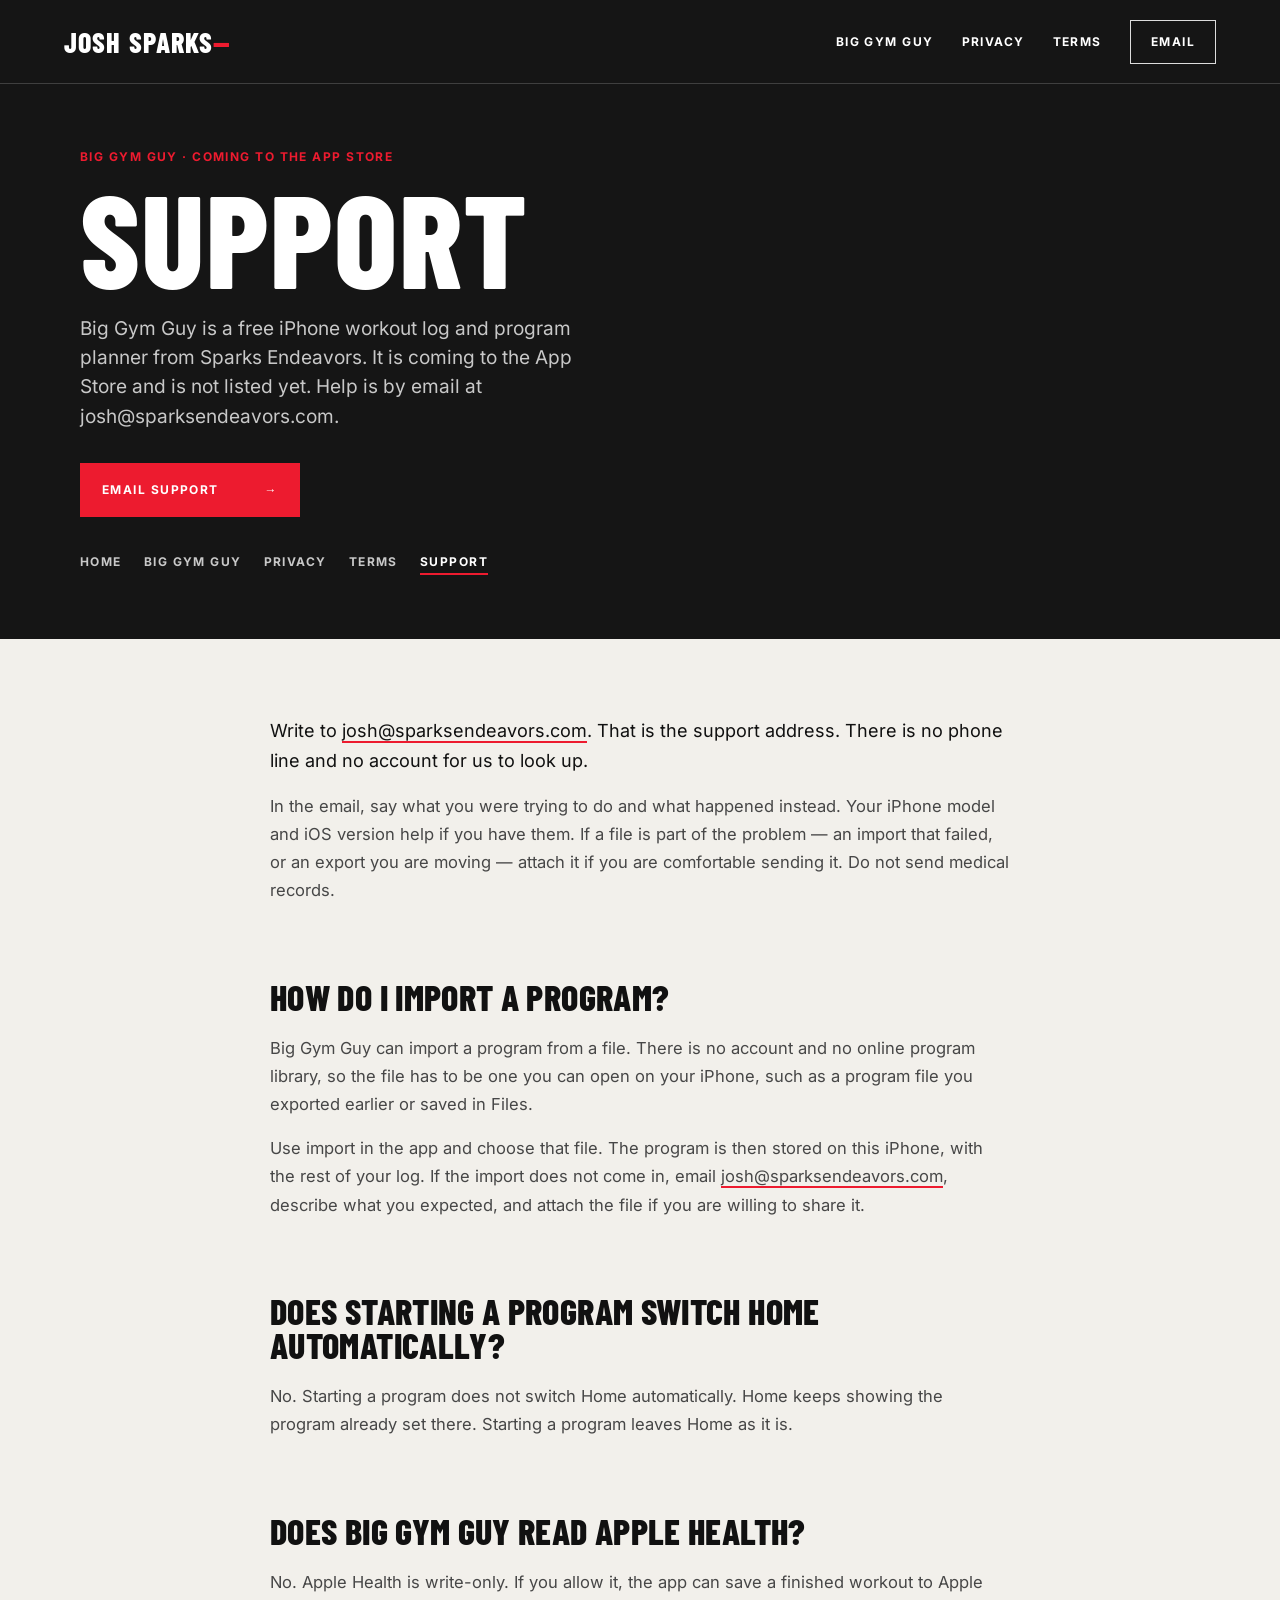
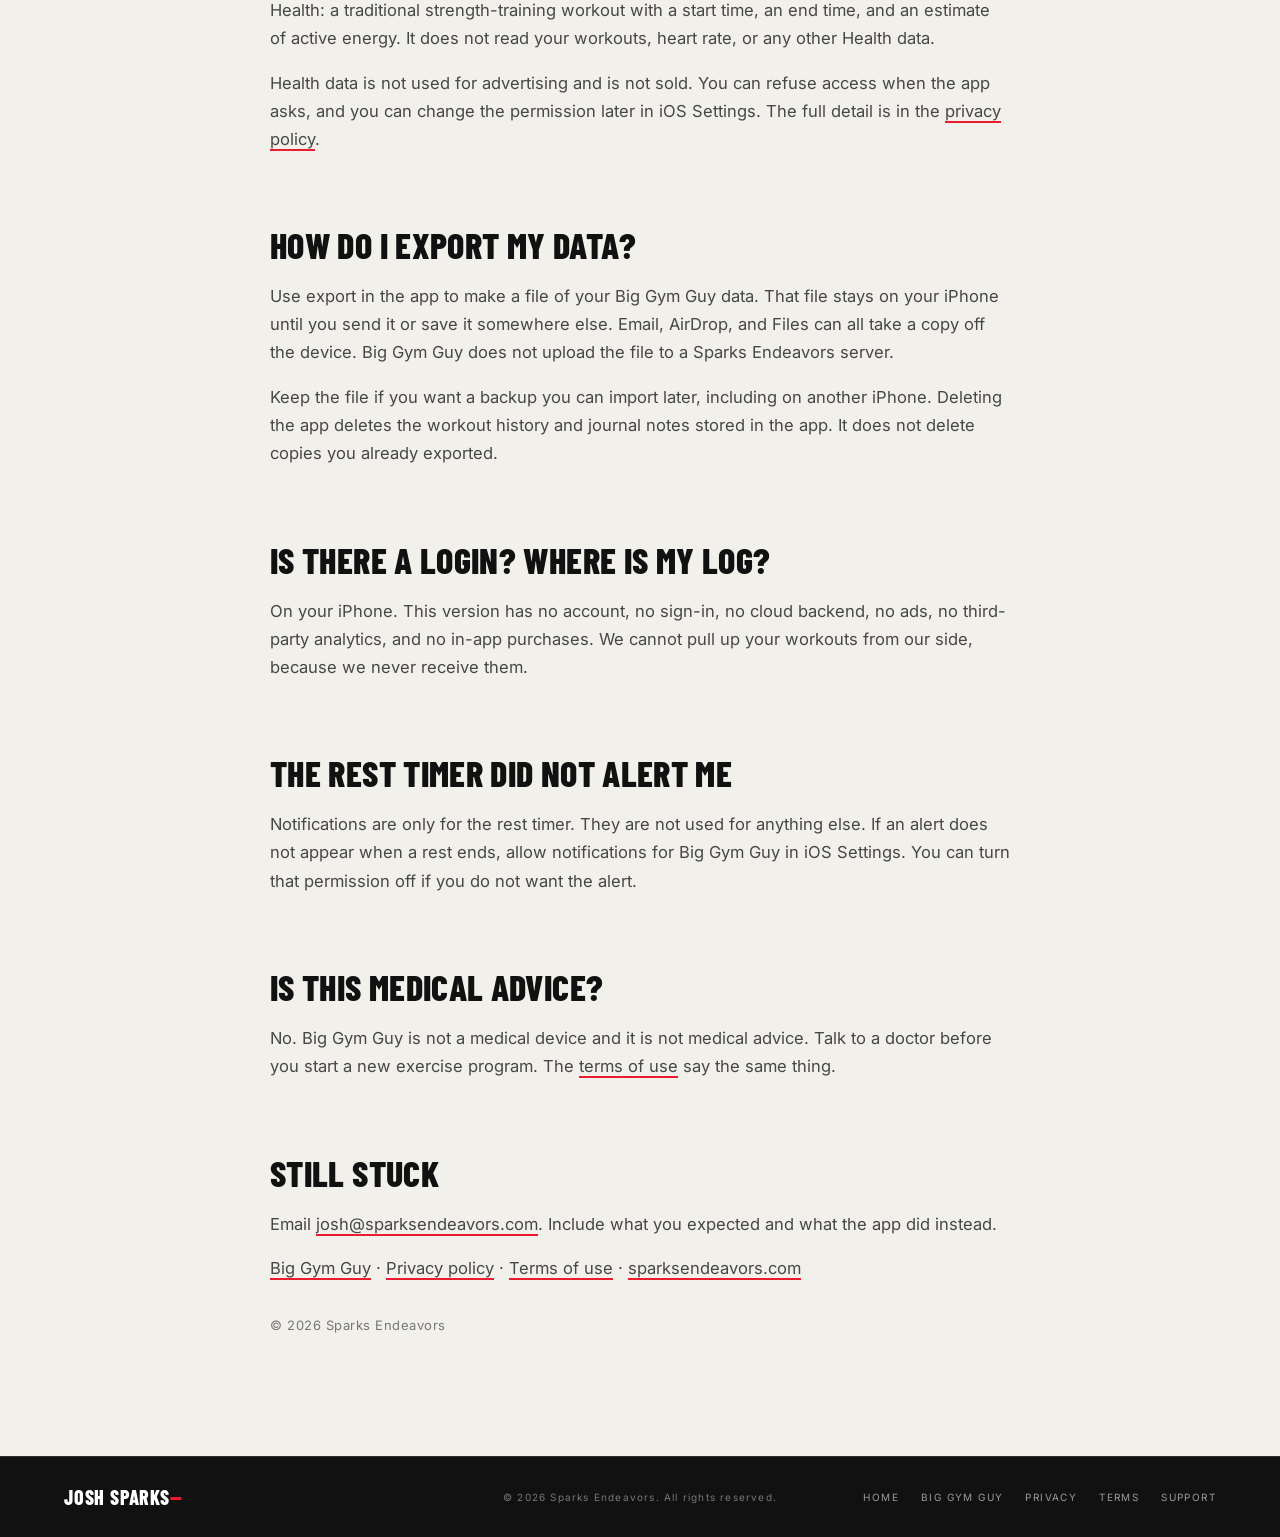
==== biggymguy/support/index.html @ f25e5a0a "Add Big Gym Guy pages for App Store privacy, terms, and support. Publish a static product page plus " ====
<!doctype html>
<html lang="en">
<head>
<meta charset="utf-8">
<meta name="viewport" content="width=device-width, initial-scale=1">
<title>Support — Big Gym Guy | Sparks Endeavors</title>
<meta name="description" content="Support for Big Gym Guy, a free iPhone workout log from Sparks Endeavors. Email josh@sparksendeavors.com. Help with import, Home, Apple Health, and export.">
<link rel="canonical" href="https://sparksendeavors.com/biggymguy/support/">
<meta property="og:type" content="website">
<meta property="og:title" content="Big Gym Guy Support">
<meta property="og:description" content="Email josh@sparksendeavors.com for help with Big Gym Guy.">
<meta property="og:url" content="https://sparksendeavors.com/biggymguy/support/">
<meta name="twitter:card" content="summary">
<link rel="icon" type="image/png" sizes="32x32" href="/favicon-32.png">
<link rel="apple-touch-icon" href="/favicon-180.png">
<link rel="preload" href="/fonts/barlow-condensed-latin-800-normal.woff2" as="font" type="font/woff2" crossorigin>
<link rel="stylesheet" href="/biggymguy/styles.css">
</head>
<body>
<a class="skip label" href="#main">Skip to content</a>

<nav class="nav" aria-label="Main">
  <a class="brand" href="/" aria-label="Sparks Endeavors home">Josh Sparks<span class="dash">—</span></a>
  <div class="nav-links label">
    <a href="/biggymguy/">Big Gym Guy</a>
    <a href="/biggymguy/privacy/">Privacy</a>
    <a href="/biggymguy/terms/">Terms</a>
    <a class="boxed" href="mailto:josh@sparksendeavors.com">Email</a>
  </div>
</nav>

<main id="main">
  <header class="page-hero">
    <div class="inner">
      <p class="label kicker">Big Gym Guy · Coming to the App Store</p>
      <h1 class="display">Support</h1>
      <p class="deck">Big Gym Guy is a free iPhone workout log and program planner from Sparks Endeavors. It is coming to the App Store and is not listed yet. Help is by email at josh@sparksendeavors.com.</p>
      <div class="hero-actions">
        <a class="btn btn-red label" href="mailto:josh@sparksendeavors.com">Email support <span class="arrow" aria-hidden="true">→</span></a>
      </div>
      <nav class="sublinks label" aria-label="Big Gym Guy">
        <a href="/">Home</a>
        <a href="/biggymguy/">Big Gym Guy</a>
        <a href="/biggymguy/privacy/">Privacy</a>
        <a href="/biggymguy/terms/">Terms</a>
        <a href="/biggymguy/support/" aria-current="page">Support</a>
      </nav>
    </div>
  </header>

  <article class="doc">
    <div class="doc-inner">
      <p class="lead">Write to <a href="mailto:josh@sparksendeavors.com">josh@sparksendeavors.com</a>. That is the support address. There is no phone line and no account for us to look up.</p>
      <p>In the email, say what you were trying to do and what happened instead. Your iPhone model and iOS version help if you have them. If a file is part of the problem — an import that failed, or an export you are moving — attach it if you are comfortable sending it. Do not send medical records.</p>

      <h2>How do I import a program?</h2>
      <p>Big Gym Guy can import a program from a file. There is no account and no online program library, so the file has to be one you can open on your iPhone, such as a program file you exported earlier or saved in Files.</p>
      <p>Use import in the app and choose that file. The program is then stored on this iPhone, with the rest of your log. If the import does not come in, email <a href="mailto:josh@sparksendeavors.com">josh@sparksendeavors.com</a>, describe what you expected, and attach the file if you are willing to share it.</p>

      <h2>Does starting a program switch Home automatically?</h2>
      <p>No. Starting a program does not switch Home automatically. Home keeps showing the program already set there. Starting a program leaves Home as it is.</p>

      <h2>Does Big Gym Guy read Apple Health?</h2>
      <p>No. Apple Health is write-only. If you allow it, the app can save a finished workout to Apple Health: a traditional strength-training workout with a start time, an end time, and an estimate of active energy. It does not read your workouts, heart rate, or any other Health data.</p>
      <p>Health data is not used for advertising and is not sold. You can refuse access when the app asks, and you can change the permission later in iOS Settings. The full detail is in the <a href="/biggymguy/privacy/">privacy policy</a>.</p>

      <h2>How do I export my data?</h2>
      <p>Use export in the app to make a file of your Big Gym Guy data. That file stays on your iPhone until you send it or save it somewhere else. Email, AirDrop, and Files can all take a copy off the device. Big Gym Guy does not upload the file to a Sparks Endeavors server.</p>
      <p>Keep the file if you want a backup you can import later, including on another iPhone. Deleting the app deletes the workout history and journal notes stored in the app. It does not delete copies you already exported.</p>

      <h2>Is there a login? Where is my log?</h2>
      <p>On your iPhone. This version has no account, no sign-in, no cloud backend, no ads, no third-party analytics, and no in-app purchases. We cannot pull up your workouts from our side, because we never receive them.</p>

      <h2>The rest timer did not alert me</h2>
      <p>Notifications are only for the rest timer. They are not used for anything else. If an alert does not appear when a rest ends, allow notifications for Big Gym Guy in iOS Settings. You can turn that permission off if you do not want the alert.</p>

      <h2>Is this medical advice?</h2>
      <p>No. Big Gym Guy is not a medical device and it is not medical advice. Talk to a doctor before you start a new exercise program. The <a href="/biggymguy/terms/">terms of use</a> say the same thing.</p>

      <h2>Still stuck</h2>
      <p>Email <a href="mailto:josh@sparksendeavors.com">josh@sparksendeavors.com</a>. Include what you expected and what the app did instead.</p>
      <p><a href="/biggymguy/">Big Gym Guy</a> · <a href="/biggymguy/privacy/">Privacy policy</a> · <a href="/biggymguy/terms/">Terms of use</a> · <a href="/">sparksendeavors.com</a></p>
      <p class="updated">© 2026 Sparks Endeavors</p>
    </div>
  </article>
</main>

<footer>
  <a class="brand" href="/">Josh Sparks<span class="dash">—</span></a>
  <p class="copy">© 2026 Sparks Endeavors. All rights reserved.</p>
  <div class="links">
    <a href="/">Home</a>
    <a href="/biggymguy/">Big Gym Guy</a>
    <a href="/biggymguy/privacy/">Privacy</a>
    <a href="/biggymguy/terms/">Terms</a>
    <a href="/biggymguy/support/">Support</a>
  </div>
</footer>
</body>
</html>
---- biggymguy/styles.css ----
@font-face { font-family: "Barlow Condensed"; font-weight: 800; font-style: normal; font-display: swap; src: url("/fonts/barlow-condensed-latin-800-normal.woff2") format("woff2"); }
@font-face { font-family: "Barlow Condensed"; font-weight: 800; font-style: italic; font-display: swap; src: url("/fonts/barlow-condensed-latin-800-italic.woff2") format("woff2"); }
@font-face { font-family: "Inter"; font-weight: 400; font-style: normal; font-display: swap; src: url("/fonts/inter-latin-400-normal.woff2") format("woff2"); }
@font-face { font-family: "Inter"; font-weight: 700; font-style: normal; font-display: swap; src: url("/fonts/inter-latin-700-normal.woff2") format("woff2"); }

:root {
  --charcoal: #151515;
  --black: #111111;
  --deep: #181818;
  --cream: #f2f0eb;
  --stone: #dad7d0;
  --red: #ed1b2f;
  --white: #ffffff;
  --soft: #c8c8c8;
  --muted: #8f8f8f;
  --line-dark: #2c2c2c;
  --line-light: #c9c5bc;
  --body-light: #474747;
  --display: "Barlow Condensed", "Arial Narrow", "Helvetica Neue", Arial, sans-serif;
  --text: "Inter", "Helvetica Neue", Arial, sans-serif;
  --gutter: clamp(20px, 5vw, 64px);
  --max: 1120px;
}

* { box-sizing: border-box; }
html { scroll-behavior: smooth; }
@media (prefers-reduced-motion: reduce) { html { scroll-behavior: auto; } }
body { margin: 0; background: var(--black); color: var(--white); font: 16px/1.6 var(--text); -webkit-font-smoothing: antialiased; }
h1, h2, h3, p, ul, ol { margin: 0; }
a { color: inherit; text-decoration: none; }
a:focus-visible { outline: 2px solid var(--red); outline-offset: 4px; }
.display { font-family: var(--display); font-weight: 800; text-transform: uppercase; }
.label { font: 700 12px/1.5 var(--text); letter-spacing: .12em; text-transform: uppercase; }
.kicker { color: var(--red); }
.skip { position: fixed; top: -100px; left: 16px; z-index: 60; background: var(--red); color: var(--white); padding: 10px 16px; }
.skip:focus { top: 12px; }

.nav { position: absolute; inset: 0 0 auto 0; z-index: 10; height: 84px; padding: 0 var(--gutter); display: flex; align-items: center; justify-content: space-between; gap: 24px; border-bottom: 1px solid rgba(255,255,255,.18); }
.brand { font: 800 28px/1 var(--display); letter-spacing: .04em; text-transform: uppercase; white-space: nowrap; }
.brand .dash { color: var(--red); }
.nav-links { display: flex; align-items: center; gap: 28px; }
.nav-links a:not(.boxed):hover { color: var(--red); }
.boxed { border: 1px solid rgba(255,255,255,.85); padding: 12px 20px; transition: background .2s, color .2s; }
.boxed:hover { background: var(--white); color: var(--black); }
@media (max-width: 860px) { .nav-links a:not(.boxed) { display: none; } }
@media (max-width: 420px) { .brand { font-size: 23px; } .boxed { padding: 10px 14px; } }

.btn { display: inline-flex; align-items: center; justify-content: space-between; gap: 32px; min-width: 220px; padding: 18px 22px; border: 0; cursor: pointer; transition: filter .2s ease, background .2s ease, color .2s ease; }
.btn .arrow { transition: transform .2s ease; }
.btn:hover .arrow { transform: translateX(4px); }
.btn-red { background: var(--red); color: var(--white); }
.btn-red:hover { filter: brightness(1.08); }
.underline { border-bottom: 2px solid currentColor; padding-bottom: 2px; }
.underline:hover { color: var(--red); }
@media (prefers-reduced-motion: reduce) { .btn, .btn .arrow, .boxed { transition: none; } }

.page-hero { background: var(--charcoal); padding: 148px var(--gutter) 64px; }
.page-hero .inner, .section .inner, .note .inner { max-width: var(--max); margin: 0 auto; }
.page-hero h1 { font-size: clamp(64px, 11vw, 132px); line-height: .8; letter-spacing: .01em; }
.page-hero h1 span { display: block; white-space: nowrap; }
.note .underline:hover { color: var(--white); }
.note a:focus-visible { outline-color: var(--white); }
.page-hero .kicker { margin-bottom: 18px; }
.deck { color: var(--soft); font-size: clamp(17px, 1.5vw, 19px); line-height: 1.55; max-width: 42ch; margin-top: 24px; }
.hero-actions { display: flex; flex-wrap: wrap; align-items: center; gap: 18px 28px; margin-top: 32px; }
.sublinks { display: flex; flex-wrap: wrap; gap: 12px 22px; margin-top: 36px; }
.sublinks a { color: var(--soft); }
.sublinks a:hover { color: var(--white); }
.sublinks a[aria-current="page"] { color: var(--white); border-bottom: 2px solid var(--red); padding-bottom: 2px; }

.section { padding: clamp(72px, 9vw, 120px) var(--gutter); }
.h-section { font-size: clamp(48px, 6.4vw, 88px); line-height: .84; letter-spacing: .01em; }
.cream { background: var(--cream); color: var(--black); }
.charcoal { background: var(--charcoal); }
.cream .lede, .charcoal .lede { margin-top: 22px; max-width: 58ch; }
.cream .lede { color: var(--body-light); font-size: 18px; }
.charcoal .lede { color: var(--soft); font-size: 18px; }

.grid { margin-top: 56px; display: grid; grid-template-columns: 1fr 1fr; gap: 48px 64px; }
.block h3 { font-size: clamp(32px, 3.2vw, 44px); line-height: .92; margin-bottom: 14px; }
.cream .block p, .cream .block li { color: var(--body-light); }
.charcoal .block p, .charcoal .block li { color: #b5b5b5; }
.block ul, .block ol { padding-left: 1.15em; margin-top: 12px; }
.block li + li { margin-top: 6px; }
.block .more { display: inline-block; margin-top: 16px; }
@media (max-width: 800px) { .grid { grid-template-columns: 1fr; gap: 36px; } }

.note { background: var(--red); padding: clamp(64px, 8vw, 104px) var(--gutter); text-align: center; }
.note p.display { font-size: clamp(36px, 5vw, 64px); line-height: .95; }
.note .sub { margin-top: 14px; font-size: 17px; }

footer { background: var(--black); padding: 30px var(--gutter); display: grid; grid-template-columns: 1fr auto 1fr; align-items: center; gap: 16px; border-top: 1px solid var(--line-dark); }
footer .brand { font-size: 20px; }
footer .copy { font-size: 10px; letter-spacing: .12em; color: #777; text-align: center; }
footer .links { justify-self: end; display: flex; flex-wrap: wrap; justify-content: flex-end; gap: 16px 22px; font-size: 10px; letter-spacing: .14em; text-transform: uppercase; color: #9a9a9a; }
footer .links a:hover { color: var(--white); }
@media (max-width: 800px) {
  footer { grid-template-columns: 1fr; justify-items: center; }
  footer .links { justify-self: center; justify-content: center; }
}

.doc { background: var(--cream); color: var(--black); padding: clamp(48px, 6vw, 80px) var(--gutter) clamp(80px, 10vw, 120px); }
.doc-inner { max-width: 740px; margin: 0 auto; }
.doc .lead { font-size: 18px; line-height: 1.65; color: var(--black); }
.doc h2 { font-family: var(--display); font-weight: 800; text-transform: uppercase; font-size: clamp(28px, 3vw, 36px); line-height: .95; margin: 2.1em 0 .55em; letter-spacing: .01em; }
.doc p, .doc li { color: var(--body-light); font-size: 16.5px; line-height: 1.7; overflow-wrap: anywhere; }
.doc p + p, .doc .lead + p { margin-top: 1em; }
.doc ul, .doc ol { margin-top: .7em; padding-left: 1.2em; }
.doc li + li { margin-top: .4em; }
.doc a { border-bottom: 2px solid var(--red); }
.doc a:hover { color: var(--red); }
.doc .updated { margin-top: 2.4em; color: #777; font-size: 13px; letter-spacing: .04em; }
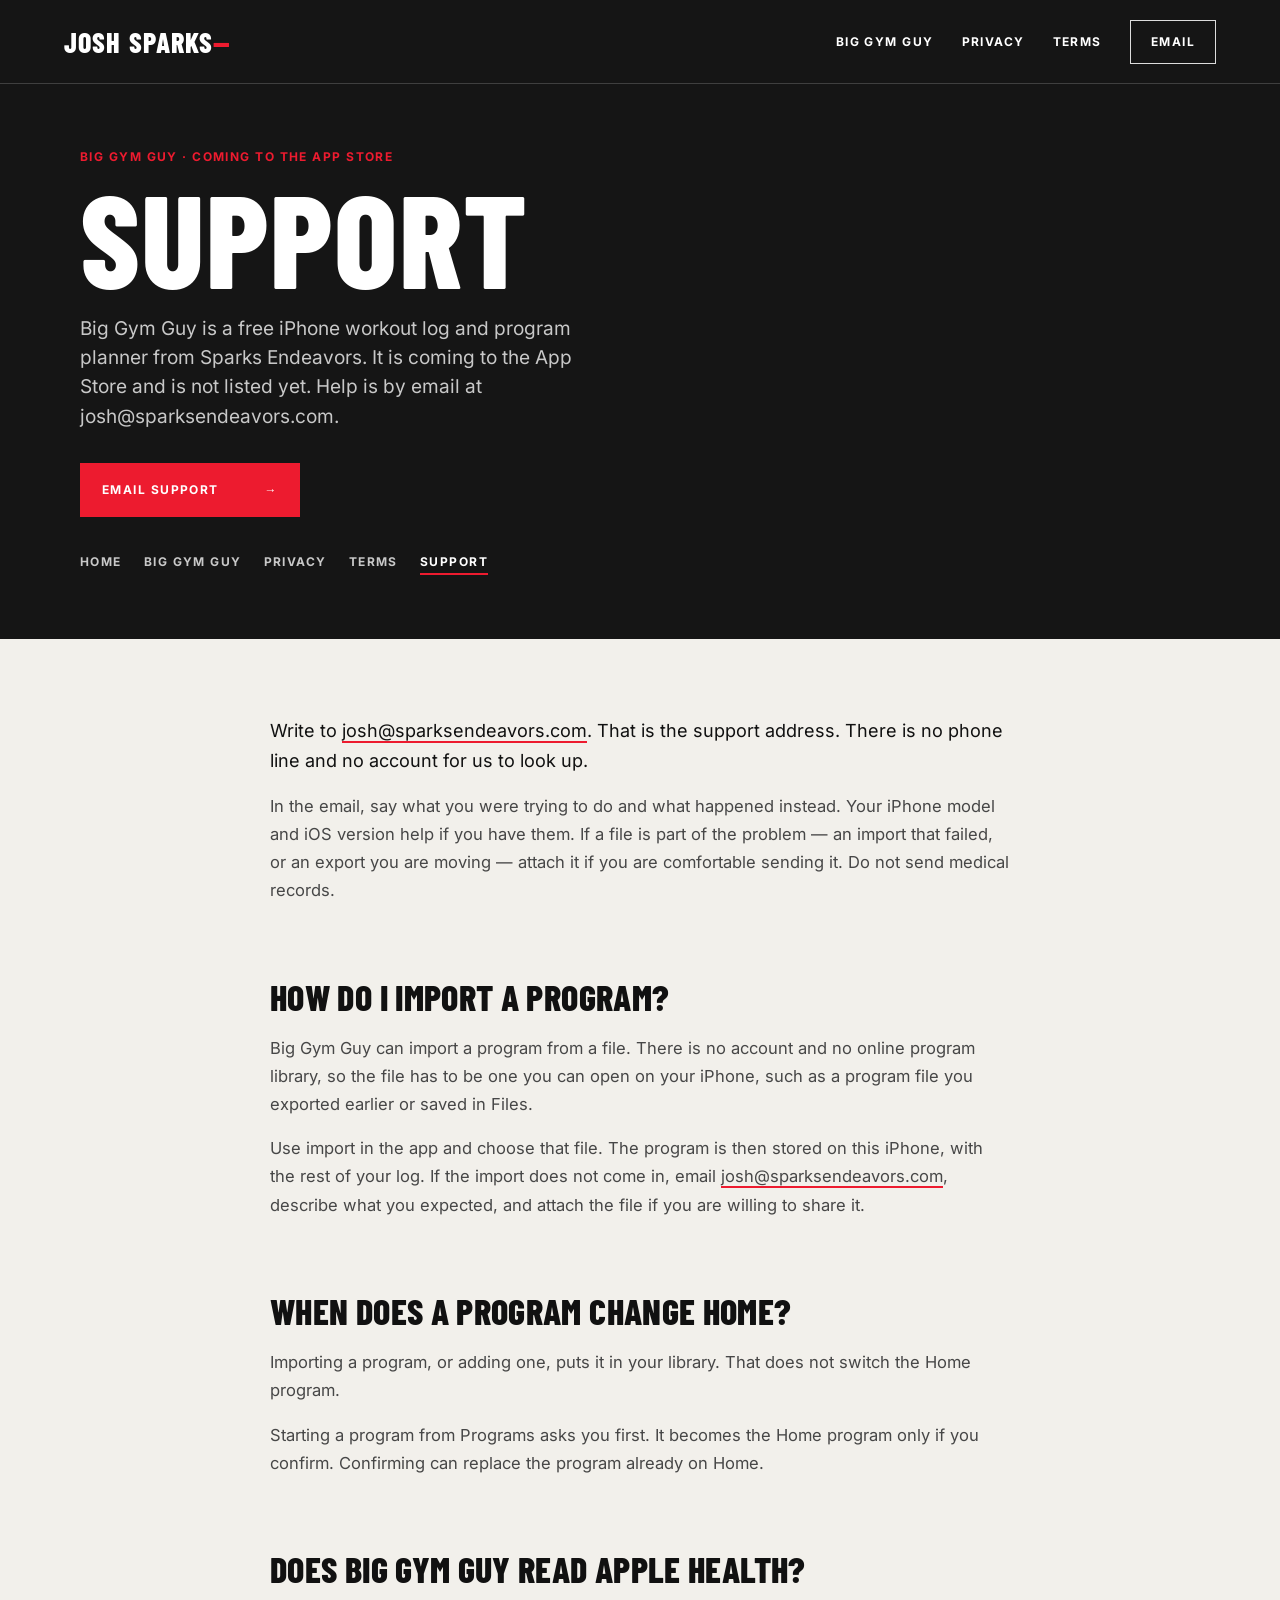
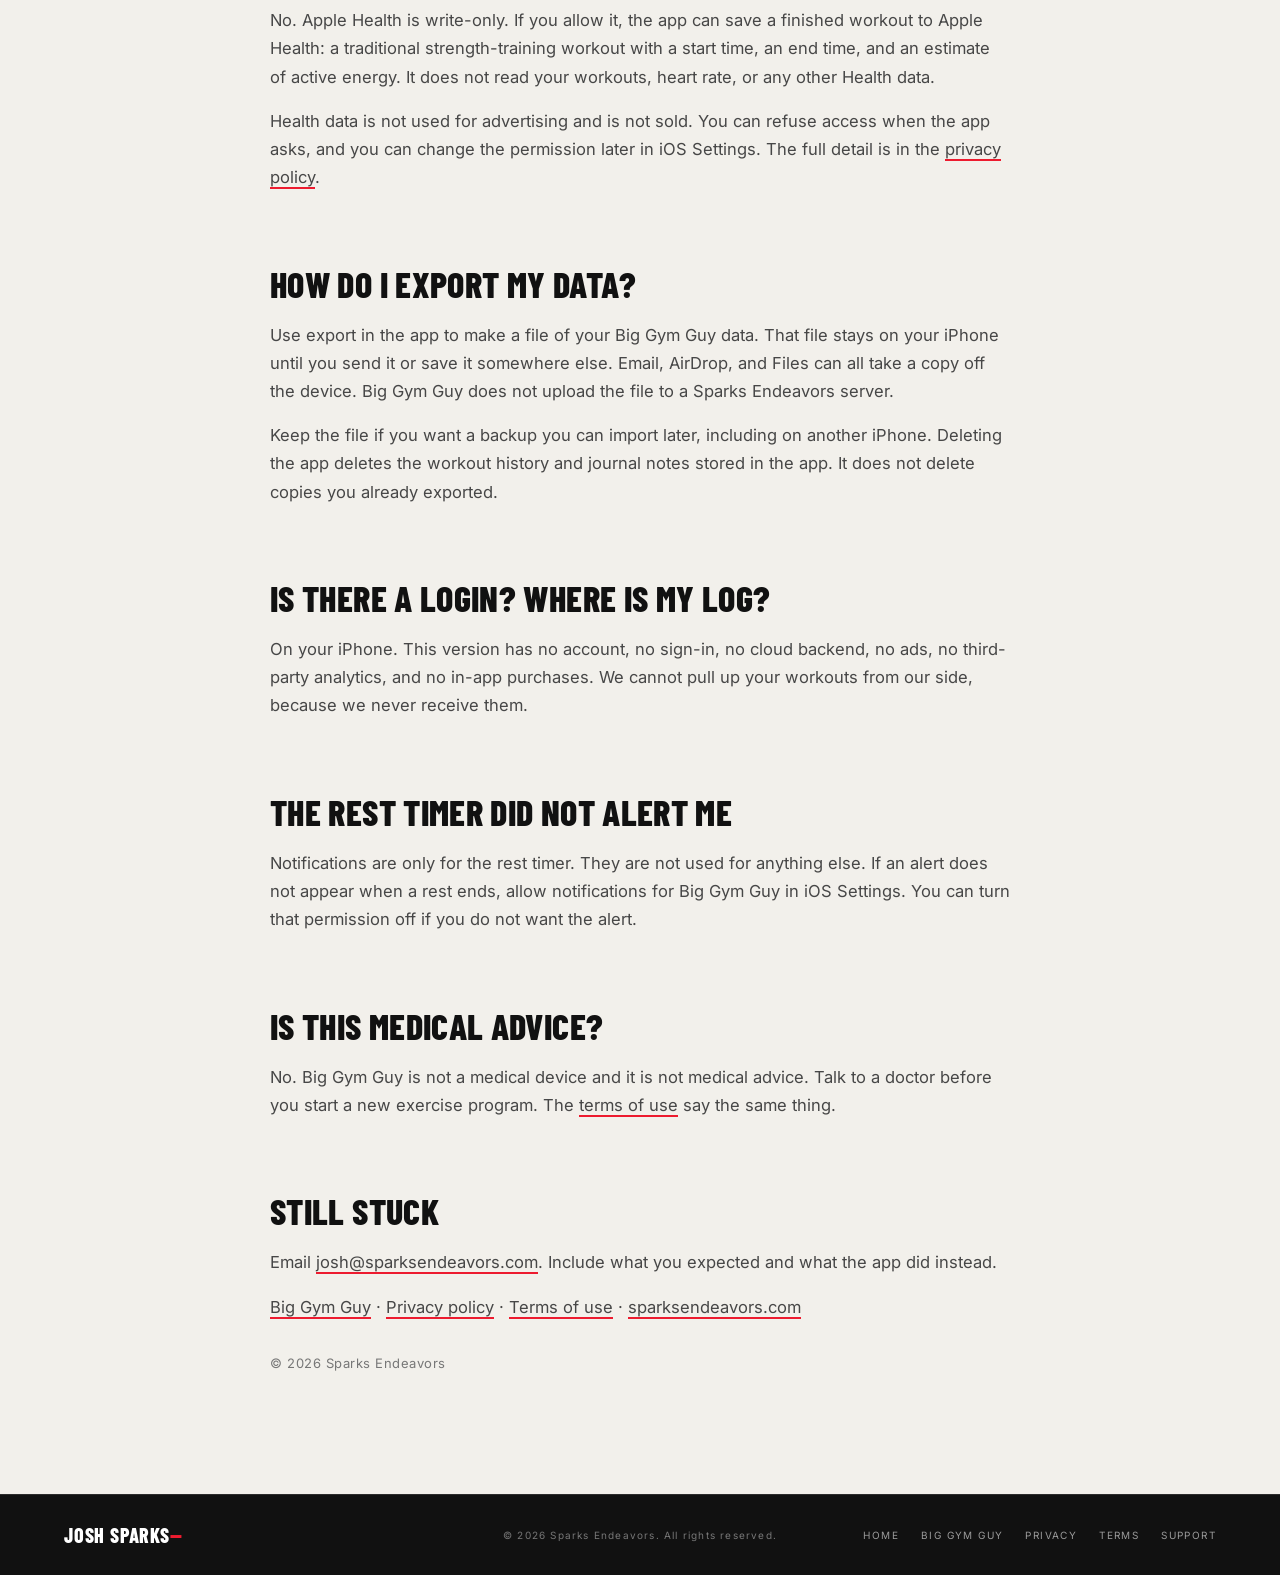
==== commit 7b76f105: "Correct the support answer for when a program changes Home. Importing or adding a program stays in t" ====
--- a/biggymguy/support/index.html
+++ b/biggymguy/support/index.html
@@ -57,8 +57,9 @@
       <p>Big Gym Guy can import a program from a file. There is no account and no online program library, so the file has to be one you can open on your iPhone, such as a program file you exported earlier or saved in Files.</p>
       <p>Use import in the app and choose that file. The program is then stored on this iPhone, with the rest of your log. If the import does not come in, email <a href="mailto:josh@sparksendeavors.com">josh@sparksendeavors.com</a>, describe what you expected, and attach the file if you are willing to share it.</p>
 
-      <h2>Does starting a program switch Home automatically?</h2>
-      <p>No. Starting a program does not switch Home automatically. Home keeps showing the program already set there. Starting a program leaves Home as it is.</p>
+      <h2>When does a program change Home?</h2>
+      <p>Importing a program, or adding one, puts it in your library. That does not switch the Home program.</p>
+      <p>Starting a program from Programs asks you first. It becomes the Home program only if you confirm. Confirming can replace the program already on Home.</p>
 
       <h2>Does Big Gym Guy read Apple Health?</h2>
       <p>No. Apple Health is write-only. If you allow it, the app can save a finished workout to Apple Health: a traditional strength-training workout with a start time, an end time, and an estimate of active energy. It does not read your workouts, heart rate, or any other Health data.</p>
